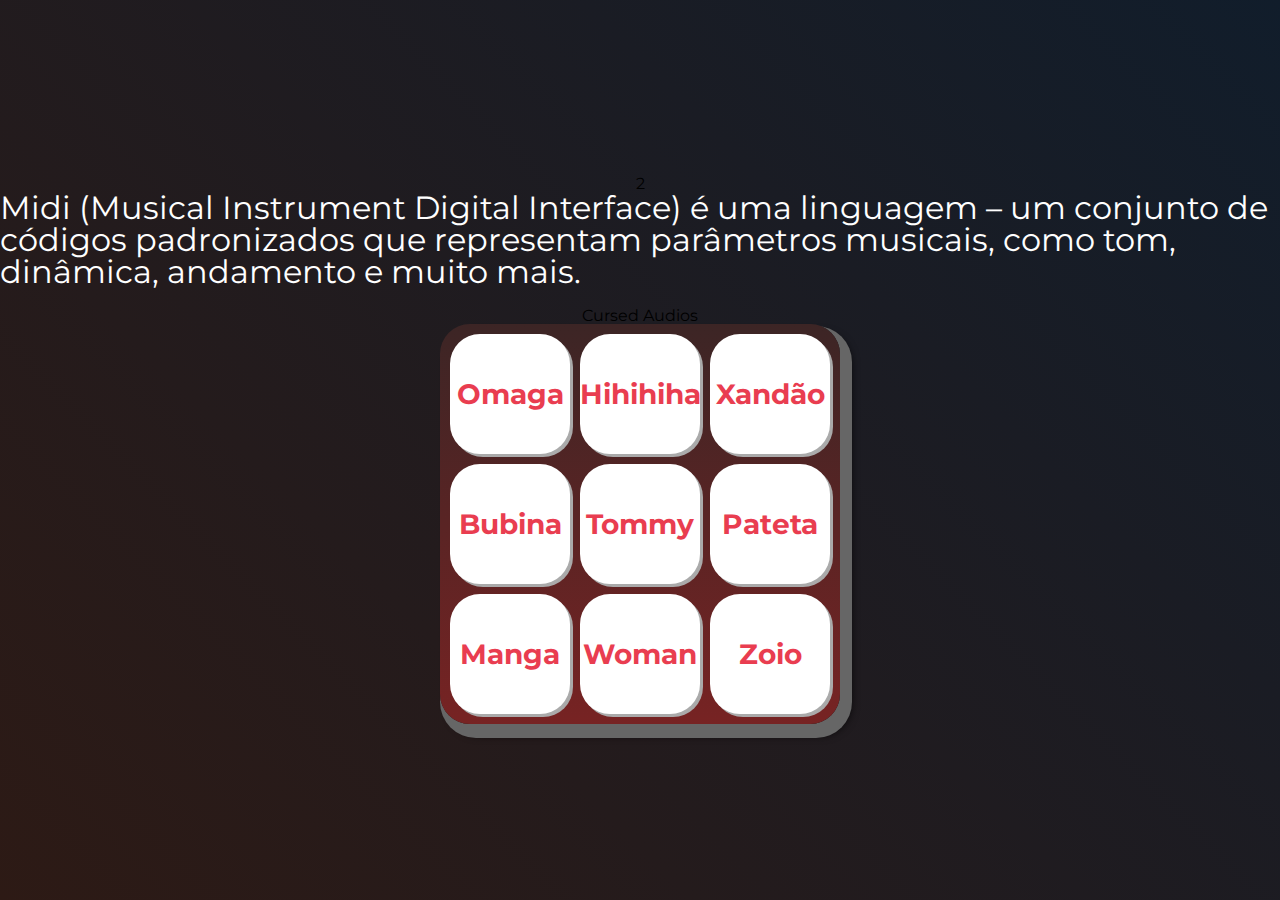
==== CursedAudios.html @ 425407f3 "." ====
2<!DOCTYPE html>
<html lang="pt-BR">
<head>
    <meta charset="UTF-8">
    <meta http-equiv="X-UA-Compatible" content="IE=edge">
    <meta name="viewport" content="width=device-width, initial-scale=1.0">

    <title> Cursed Audios</title>

    <link rel="preconnect" href="https://fonts.googleapis.com">
    <link rel="preconnect" href="https://fonts.gstatic.com" crossorigin>
    <link href="https://fonts.googleapis.com/css2?family=Montserrat:wght@500;600&display=swap" rel="stylesheet">

    <link rel="icon" type="image/png" href="images/Trollface.png">
    <link rel="stylesheet" href="css/reset.css">
    <link rel="stylesheet" href="css/estilos.css">
   

</head>
<body>

    <h1>Midi (Musical Instrument Digital Interface) é uma linguagem – um conjunto de códigos padronizados que representam parâmetros musicais, como tom, dinâmica, andamento e muito mais.</h1>

    <a href="CursedAudios.html">Cursed Audios</a>

    <section class="teclado">
        <button onclick="tocaSomOmaga()" class="tecla tecla_omaga">Omaga</button>
        <button onclick="tocaSomHihihiha()" class="tecla tecla_hihihiha">Hihihiha</button>
        <button onclick="tocaSomXandão()" class="tecla tecla_thomas">Xandão</button>

        <button onclick="tocaSomBubina()" class="tecla tecla_bubina">Bubina</button>
        <button onclick="tocaSomTommy()" class="tecla tecla_tommy">Tommy</button>
        <button onclick="tocaSomPateta()" class="tecla tecla_pateta">Pateta</button>

        <button onclick="tocaSomManga()" class="tecla tecla_manga">Manga</button>
        <button onclick="tocaSomWoman()" class="tecla tecla_woman">Woman</button>
        <button onclick="tocaSomZoio()" class="tecla tecla_Zoio">Zoio</button>
    </section>

    <audio  src="sounds/Omaga.mp3" id="som_tecla_Omaga"></audio>
    <audio  src="sounds/Hihihiha.mp3" id="som_tecla_Hihihiha"></audio>
    <audio  src="sounds/Xandão (mp3cut.net).mp3" id="som_tecla_Xandão"></audio>
    <audio  src="sounds/Bubina.mp3" id="som_tecla_Bubina"></audio>
    <audio  src="sounds/Virahomen.mp3" id="som_tecla_Tommy"></audio>
    <audio  src="sounds/pateta.mp3" id="som_tecla_Pateta"></audio>
    <audio  src="sounds/zedamanga.mp3" id="som_tecla_Manga"></audio>
    <audio  src="sounds/Woman (mp3cut.net).mp3" id="som_tecla_Woman"></audio>
    <audio  src="sounds/zoio1.mp3" id="som_tecla_Zoio"></audio>
    <script src="main.js"></script> 
</body>
</html>
---- css/estilos.css ----
:root {
  --cinza: #aaa;
  --vermelha: #e93d50;
  --vermelha-escura: #af303f;
  --branca: #fff;
  --luz: rgb(229, 255, 0);
}

body {
  align-items: center;
  background: linear-gradient(45deg, #2d1a15 0%,#111d2b 100%);
  display: flex;
  justify-content: center;
  flex-direction: column;
  font-family: 'Montserrat', sans-serif;
  min-height: 100vh;
}

h1 {
  color: var(--branca);
  margin-bottom: 20px;
  font-size: 2rem;
}

.teclado {
  background: linear-gradient(to bottom, #3c2525 0%,#772323 100%);
  box-shadow: 6px 8px 0 6px #666, 10px 10px 10px #000;
  border-radius: 30px;
  display: grid;
  gap: 10px;
  grid-template-columns: repeat(3, 1fr);
  padding: 10px;
}

.tecla {
  background-color: var(--branca);
  border-radius: 30px;
  box-shadow: 3px 3px 0 var(--cinza);
  color: var(--vermelha);
  cursor: pointer;
  height: 120px;
  font-size: 1.75em;
  font-weight: bold;
  line-height: 120px;
  text-align: center;
  width: 120px;
}

.tecla.ativa,
.tecla:active {
  background-color: var(--vermelha);
  border: 4px solid  var(--vermelha);
  box-shadow: 3px 3px 0 var(--vermelha-escura) inset;
  color: var(--branca);
  outline: none;
}

.tecla.focus,
.tecla:focus {
  outline: none;
  box-shadow: 1px 1px 10px var(--luz);
}

.tecla.active:focus,
.tecla:active:focus {
  box-shadow: 3px 3px 0 var(--vermelha-escura) inset, 1px 1px 10px var(--luz);
}
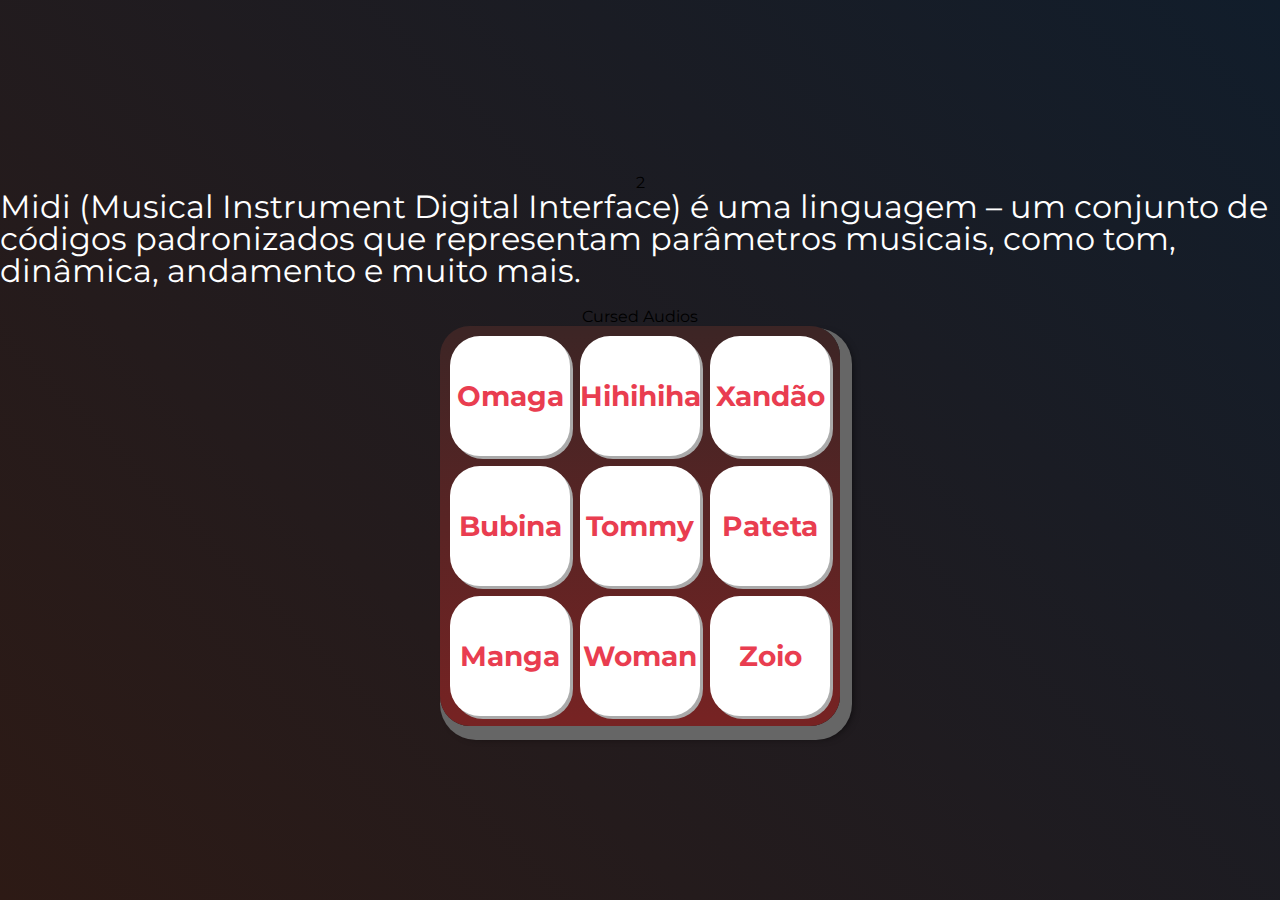
==== commit 2ecd140d: "." ====
--- a/CursedAudios.html
+++ b/CursedAudios.html
@@ -21,7 +21,7 @@
 
     <h1>Midi (Musical Instrument Digital Interface) é uma linguagem – um conjunto de códigos padronizados que representam parâmetros musicais, como tom, dinâmica, andamento e muito mais.</h1>
 
-    <a href="CursedAudios.html">Cursed Audios</a>
+    <button><a href="CursedAudios.html">Cursed Audios</a></button>
 
     <section class="teclado">
         <button onclick="tocaSomOmaga()" class="tecla tecla_omaga">Omaga</button>
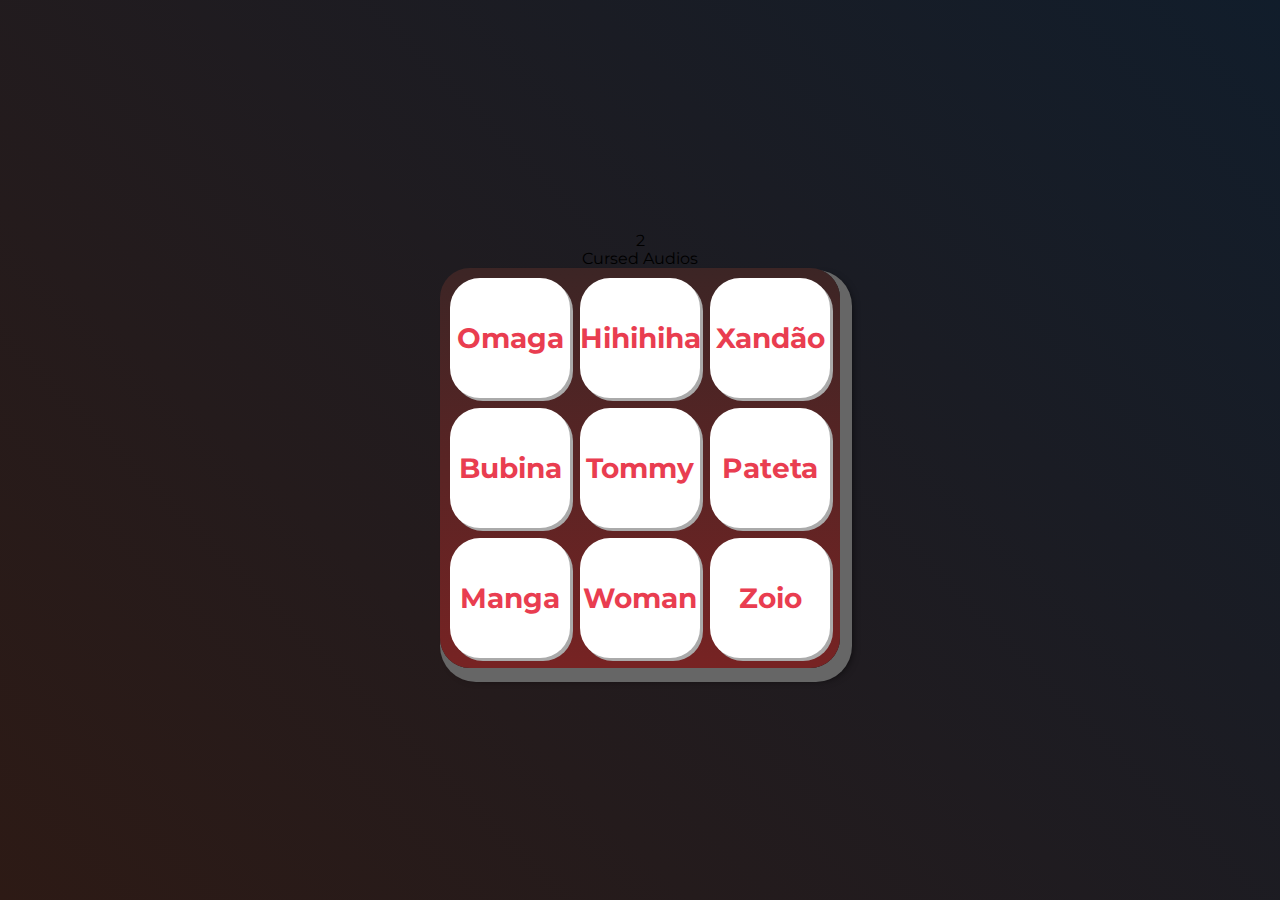
==== commit d1e8c8a3: "." ====
--- a/CursedAudios.html
+++ b/CursedAudios.html
@@ -18,8 +18,6 @@
 
 </head>
 <body>
-
-    <h1>Midi (Musical Instrument Digital Interface) é uma linguagem – um conjunto de códigos padronizados que representam parâmetros musicais, como tom, dinâmica, andamento e muito mais.</h1>
 
     <button><a href="CursedAudios.html">Cursed Audios</a></button>
 
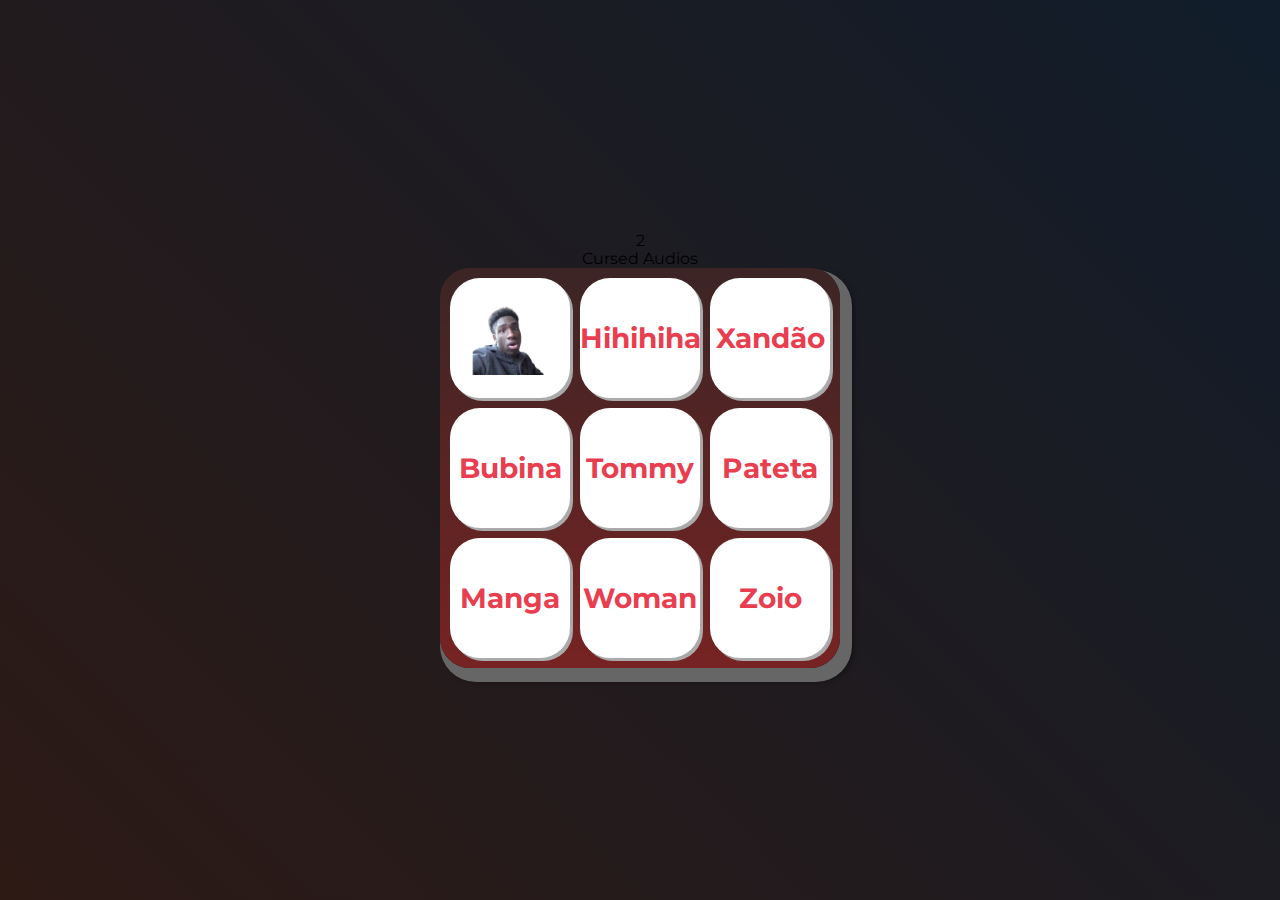
==== commit 8cf6afc2: "om" ====
--- a/CursedAudios.html
+++ b/CursedAudios.html
@@ -22,7 +22,7 @@
     <button><a href="CursedAudios.html">Cursed Audios</a></button>
 
     <section class="teclado">
-        <button onclick="tocaSomOmaga()" class="tecla tecla_omaga">Omaga</button>
+        <button onclick="tocaSomOmaga()" class="tecla tecla_omaga"><img src="images/omagaa.png" alt="Desc" style="width: 100px;"></button>
         <button onclick="tocaSomHihihiha()" class="tecla tecla_hihihiha">Hihihiha</button>
         <button onclick="tocaSomXandão()" class="tecla tecla_thomas">Xandão</button>
 
--- a/css/estilos.css
+++ b/css/estilos.css
@@ -65,3 +65,6 @@
 .tecla:active:focus {
   box-shadow: 3px 3px 0 var(--vermelha-escura) inset, 1px 1px 10px var(--luz);
 }
+.tocaSomOmaga{
+  background-image:url("omagaa.png")
+}